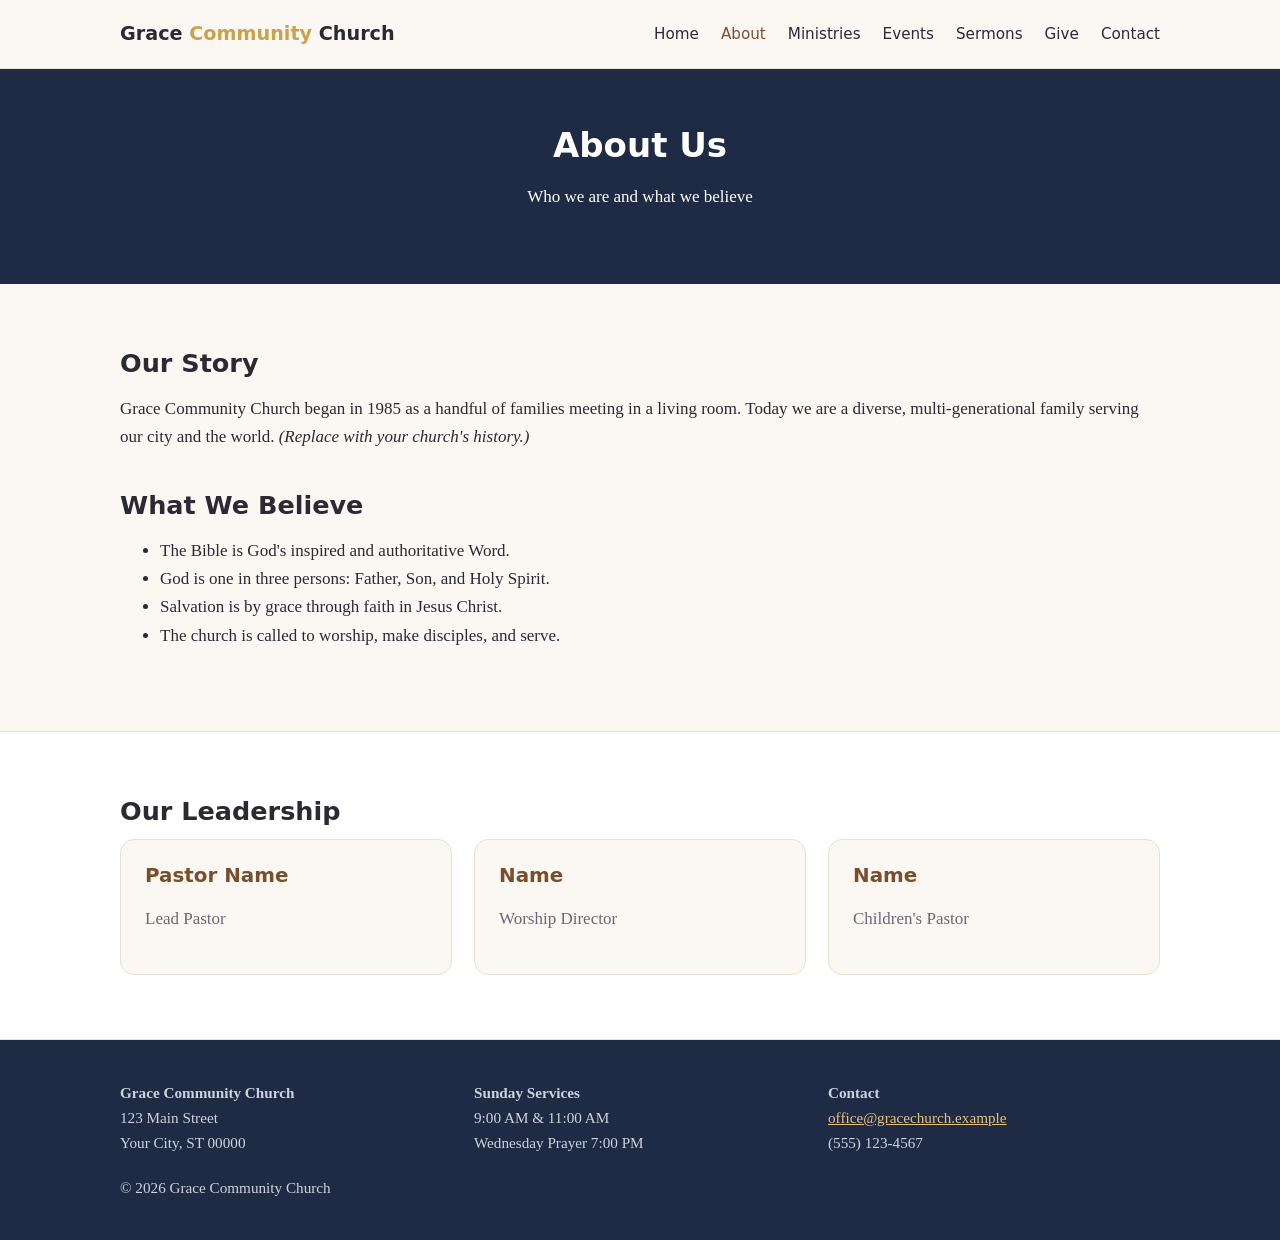
==== about.html @ 629c454b "Add initial church website Static multi-page site: home, about, ministries, events, sermons, give, c" ====
<!doctype html>
<html lang="en"><head><meta charset="utf-8"><meta name="viewport" content="width=device-width,initial-scale=1">
<title>About Us · Grace Community Church</title>
<meta name="description" content="Grace Community Church — a welcoming family of faith. Join us Sundays at 9:00 and 11:00 AM.">
<link rel="stylesheet" href="css/style.css"></head><body>
<header class="site"><div class="wrap">
<a class="brand" href="index.html">Grace <span>Community</span> Church</a>
<button class="menu-btn" aria-label="Menu" aria-expanded="false">☰ Menu</button>
<nav><ul>
<li><a href="index.html">Home</a></li><li><a href="about.html">About</a></li><li><a href="ministries.html">Ministries</a></li>
<li><a href="events.html">Events</a></li><li><a href="sermons.html">Sermons</a></li><li><a href="give.html">Give</a></li><li><a href="contact.html">Contact</a></li>
</ul></nav></div></header>
<main><div class="page-head"><div class="wrap"><h1>About Us</h1><p>Who we are and what we believe</p></div></div>
<section><div class="wrap"><h2>Our Story</h2><p>Grace Community Church began in 1985 as a handful of families meeting in a living room. Today we are a diverse, multi-generational family serving our city and the world. <em>(Replace with your church's history.)</em></p>
<h2 style="margin-top:1.5em">What We Believe</h2><ul><li>The Bible is God's inspired and authoritative Word.</li><li>God is one in three persons: Father, Son, and Holy Spirit.</li><li>Salvation is by grace through faith in Jesus Christ.</li><li>The church is called to worship, make disciples, and serve.</li></ul></div></section>
<section class="alt"><div class="wrap"><h2>Our Leadership</h2><div class="grid">
<div class="card"><h3>Pastor Name</h3><p class="muted">Lead Pastor</p></div>
<div class="card"><h3>Name</h3><p class="muted">Worship Director</p></div>
<div class="card"><h3>Name</h3><p class="muted">Children's Pastor</p></div></div></div></section></main><footer><div class="wrap"><div class="grid">
<div><strong>Grace Community Church</strong><br>123 Main Street<br>Your City, ST 00000</div>
<div><strong>Sunday Services</strong><br>9:00 AM &amp; 11:00 AM<br>Wednesday Prayer 7:00 PM</div>
<div><strong>Contact</strong><br><a href="mailto:office@gracechurch.example">office@gracechurch.example</a><br>(555) 123-4567</div></div>
<div>© <span data-year></span> Grace Community Church</div></div></footer>
<script src="js/main.js"></script></body></html>
---- css/style.css ----
:root{--bg:#fbf8f3;--ink:#2b2a33;--muted:#6b6875;--accent:#7a4e2d;--accent-2:#c9a24a;--card:#fff;--line:#e8e0d3;--navy:#1f2a44}
@media (prefers-color-scheme:dark){:root{--bg:#16171d;--ink:#ece8e1;--muted:#a29fab;--accent:#d9a066;--accent-2:#c9a24a;--card:#20222b;--line:#31343f;--navy:#0f1320}}
*{box-sizing:border-box}
body{margin:0;font:17px/1.65 Georgia,"Times New Roman",serif;background:var(--bg);color:var(--ink)}
h1,h2,h3,.btn,nav a,.brand{font-family:system-ui,-apple-system,"Segoe UI",sans-serif}
h1,h2,h3{line-height:1.2;margin:0 0 .5em}
a{color:var(--accent)}
img{max-width:100%}
.wrap{max-width:1080px;margin:0 auto;padding:0 20px}
header.site{position:sticky;top:0;background:var(--bg);border-bottom:1px solid var(--line);z-index:10}
header.site .wrap{display:flex;align-items:center;justify-content:space-between;height:68px}
.brand{font-weight:700;font-size:1.2rem;color:var(--ink);text-decoration:none}
.brand span{color:var(--accent-2)}
nav ul{display:flex;gap:22px;list-style:none;margin:0;padding:0}
nav a{text-decoration:none;color:var(--ink);font-size:.95rem}
nav a:hover,nav a[aria-current]{color:var(--accent)}
.menu-btn{display:none;background:none;border:1px solid var(--line);border-radius:8px;padding:6px 12px;font-size:1rem;color:var(--ink)}
.hero{background:linear-gradient(rgba(31,42,68,.78),rgba(31,42,68,.78)),url("https://images.unsplash.com/photo-1438232992991-995b7058bbb3?auto=format&fit=crop&w=1600&q=60") center/cover,var(--navy);color:#fff;text-align:center;padding:110px 0}
.hero h1{font-size:clamp(2rem,5vw,3.4rem)}
.hero p{max-width:620px;margin:0 auto 1.6em;font-size:1.15rem;opacity:.92}
.page-head{background:var(--navy);color:#fff;padding:56px 0;text-align:center}
.btn{display:inline-block;background:var(--accent-2);color:#1b1b1b;padding:12px 26px;border-radius:999px;text-decoration:none;font-weight:600;border:0;cursor:pointer;font-size:1rem}
.btn.ghost{background:transparent;color:#fff;border:2px solid #fff;margin-left:8px}
section{padding:64px 0}
section.alt{background:var(--card);border-block:1px solid var(--line)}
.center{text-align:center}
.grid{display:grid;gap:22px;grid-template-columns:repeat(auto-fit,minmax(240px,1fr))}
.card{background:var(--card);border:1px solid var(--line);border-radius:14px;padding:24px}
section.alt .card{background:var(--bg)}
.card h3{color:var(--accent)}
.muted{color:var(--muted)}
.date{display:inline-block;background:var(--accent);color:#fff;border-radius:8px;padding:2px 10px;font:600 .8rem system-ui;margin-bottom:8px}
form{display:grid;gap:14px;max-width:560px}
label{font:600 .9rem system-ui}
input,textarea,select{width:100%;padding:11px 12px;border:1px solid var(--line);border-radius:8px;font:inherit;background:var(--card);color:var(--ink)}
.video{aspect-ratio:16/9;background:var(--navy);border-radius:12px;display:grid;place-items:center;color:#fff;margin-bottom:14px}
footer{background:var(--navy);color:#cfd3df;padding:40px 0;font-size:.95rem}
footer a{color:#e7c47a}
footer .grid{margin-bottom:20px}
@media (max-width:760px){
 .menu-btn{display:block}
 nav ul{display:none;position:absolute;top:68px;left:0;right:0;flex-direction:column;background:var(--bg);padding:16px 20px;border-bottom:1px solid var(--line);gap:12px}
 nav ul.open{display:flex}
 .hero{padding:70px 0}
}
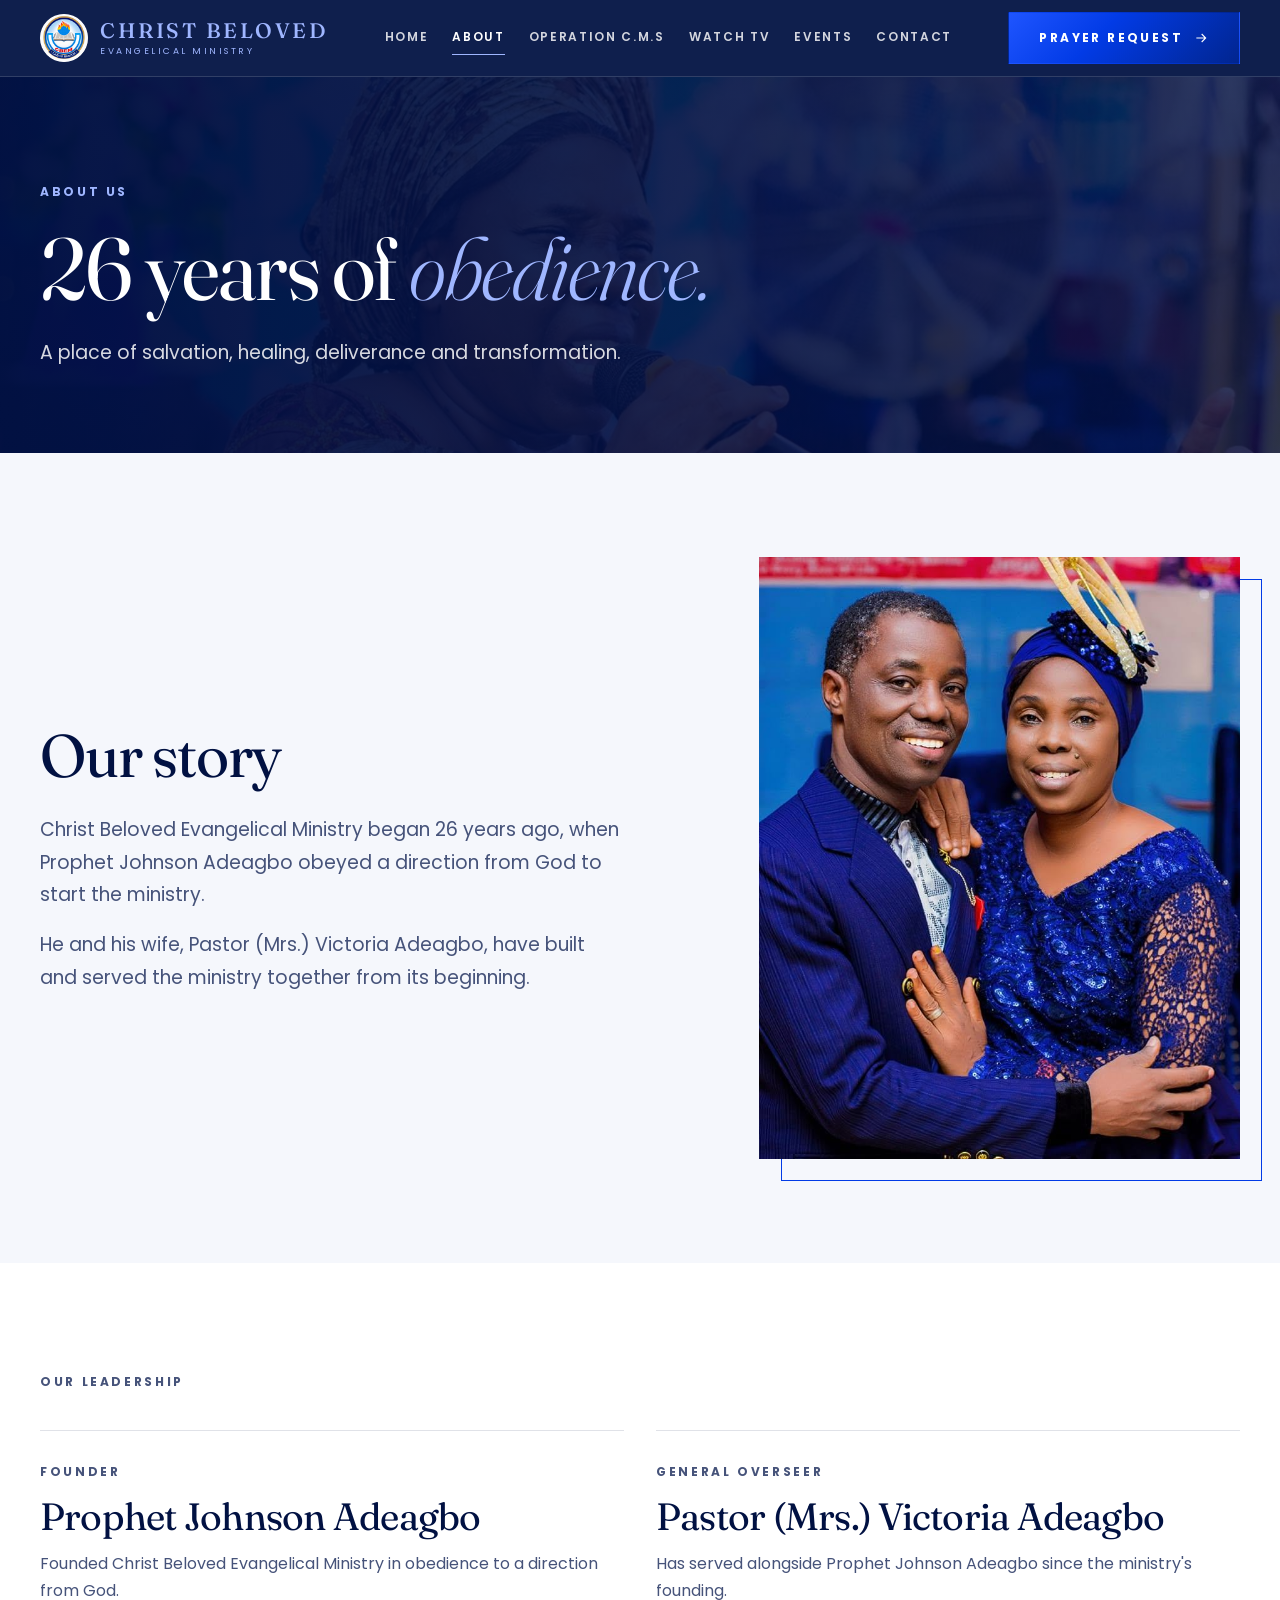
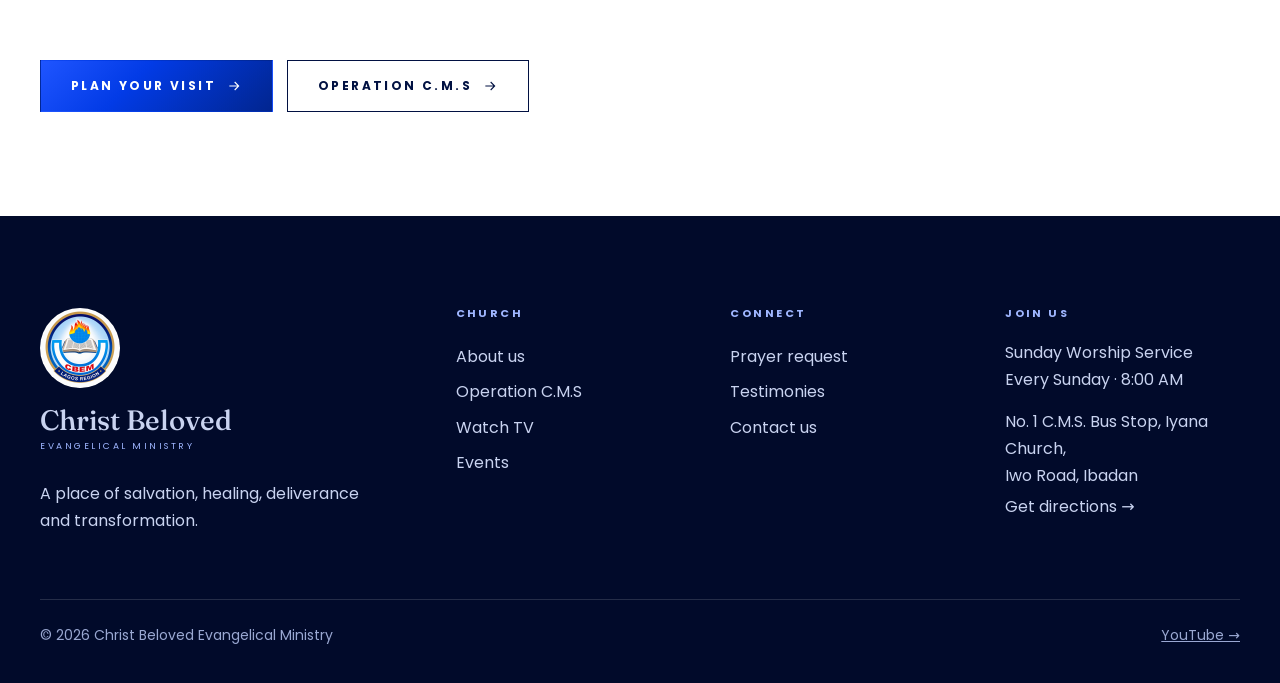
==== commit ffd20246: "Rebuild site from Christ Beloved Evangelical Ministry draft Use the ministry's content and page stru" ====
--- a/about.html
+++ b/about.html
@@ -1,24 +1,34 @@
 <!doctype html>
 <html lang="en"><head><meta charset="utf-8"><meta name="viewport" content="width=device-width,initial-scale=1">
-<title>About Us · Grace Community Church</title>
-<meta name="description" content="Grace Community Church — a welcoming family of faith. Join us Sundays at 9:00 and 11:00 AM.">
+<title>About · Christ Beloved Evangelical Ministry</title>
+<meta name="description" content="Christ Beloved Evangelical Ministry, a place of salvation, healing, deliverance and transformation. Home of Operation C.M.S (Change My Story, Oh Lord).">
+<link rel="preconnect" href="https://fonts.googleapis.com"><link rel="preconnect" href="https://fonts.gstatic.com" crossorigin>
+<link href="https://fonts.googleapis.com/css2?family=Fraunces:ital,opsz,wght@0,9..144,300;0,9..144,400;0,9..144,500;1,9..144,300;1,9..144,400&family=Poppins:wght@400;500;600;700&display=swap" rel="stylesheet">
 <link rel="stylesheet" href="css/style.css"></head><body>
-<header class="site"><div class="wrap">
-<a class="brand" href="index.html">Grace <span>Community</span> Church</a>
-<button class="menu-btn" aria-label="Menu" aria-expanded="false">☰ Menu</button>
-<nav><ul>
-<li><a href="index.html">Home</a></li><li><a href="about.html">About</a></li><li><a href="ministries.html">Ministries</a></li>
-<li><a href="events.html">Events</a></li><li><a href="sermons.html">Sermons</a></li><li><a href="give.html">Give</a></li><li><a href="contact.html">Contact</a></li>
-</ul></nav></div></header>
-<main><div class="page-head"><div class="wrap"><h1>About Us</h1><p>Who we are and what we believe</p></div></div>
-<section><div class="wrap"><h2>Our Story</h2><p>Grace Community Church began in 1985 as a handful of families meeting in a living room. Today we are a diverse, multi-generational family serving our city and the world. <em>(Replace with your church's history.)</em></p>
-<h2 style="margin-top:1.5em">What We Believe</h2><ul><li>The Bible is God's inspired and authoritative Word.</li><li>God is one in three persons: Father, Son, and Holy Spirit.</li><li>Salvation is by grace through faith in Jesus Christ.</li><li>The church is called to worship, make disciples, and serve.</li></ul></div></section>
-<section class="alt"><div class="wrap"><h2>Our Leadership</h2><div class="grid">
-<div class="card"><h3>Pastor Name</h3><p class="muted">Lead Pastor</p></div>
-<div class="card"><h3>Name</h3><p class="muted">Worship Director</p></div>
-<div class="card"><h3>Name</h3><p class="muted">Children's Pastor</p></div></div></div></section></main><footer><div class="wrap"><div class="grid">
-<div><strong>Grace Community Church</strong><br>123 Main Street<br>Your City, ST 00000</div>
-<div><strong>Sunday Services</strong><br>9:00 AM &amp; 11:00 AM<br>Wednesday Prayer 7:00 PM</div>
-<div><strong>Contact</strong><br><a href="mailto:office@gracechurch.example">office@gracechurch.example</a><br>(555) 123-4567</div></div>
-<div>© <span data-year></span> Grace Community Church</div></div></footer>
+<a class="skip" href="#main">Skip to content</a>
+<header class="top"><div class="wrap">
+<a class="brand" href="index.html"><img src="img/logo.png" alt="Christ Beloved Evangelical Ministry logo" width="48" height="48"><span><b>Christ Beloved</b><span>Evangelical Ministry</span></span></a>
+<nav class="nav" id="nav" aria-label="Main">
+<a href="index.html">Home</a><a href="about.html">About</a><a href="operation-cms.html">Operation C.M.S</a><a href="watch.html">Watch TV</a><a href="events.html">Events</a><a href="contact.html">Contact</a>
+<a class="btn btn-primary nav-cta" href="prayer.html">Prayer request</a></nav>
+<a class="btn btn-primary" href="prayer.html">Prayer request <svg width="16" height="16" viewBox="0 0 24 24" fill="none" stroke="currentColor" stroke-width="1.6" aria-hidden="true"><path d="M5 12h14M13 6l6 6-6 6"/></svg></a>
+<button class="menu-btn" aria-label="Open menu" aria-expanded="false" aria-controls="nav">☰</button>
+</div></header>
+<main id="main">
+<section class="page-hero"><img src="img/minister.jpg" alt="" style="object-position:40% 30%"><div class="wrap"><span class="label">About us</span><h1>26 years of <em class="accent">obedience.</em></h1><p>A place of salvation, healing, deliverance and transformation.</p></div></section>
+<section class="band light"><div class="wrap split"><div style="grid-column:span 6"><h2 class="h2">Our story</h2>
+<p class="lead muted" style="margin-top:26px">Christ Beloved Evangelical Ministry began 26 years ago, when Prophet Johnson Adeagbo obeyed a direction from God to start the ministry.</p>
+<p class="lead muted" style="margin-top:18px">He and his wife, Pastor (Mrs.) Victoria Adeagbo, have built and served the ministry together from its beginning.</p></div>
+<div style="grid-column:8/span 5" class="frame"><img src="img/pastors.jpg" alt="Prophet Johnson Adeagbo and Pastor (Mrs.) Victoria Adeagbo"></div></div></section>
+<section class="band surface"><div class="wrap"><span class="label muted">Our leadership</span><div class="grid2" style="margin-top:36px">
+<div style="border-top:1px solid var(--line);padding-top:26px"><span class="label muted">Founder</span><h3 style="font-size:38px;margin-top:12px">Prophet Johnson Adeagbo</h3><p class="muted" style="margin-top:12px">Founded Christ Beloved Evangelical Ministry in obedience to a direction from God.</p></div>
+<div style="border-top:1px solid var(--line);padding-top:26px"><span class="label muted">General Overseer</span><h3 style="font-size:38px;margin-top:12px">Pastor (Mrs.) Victoria Adeagbo</h3><p class="muted" style="margin-top:12px">Has served alongside Prophet Johnson Adeagbo since the ministry's founding.</p></div></div>
+<div class="actions" style="margin-top:56px"><a class="btn btn-primary" href="contact.html">Plan your visit <svg width="16" height="16" viewBox="0 0 24 24" fill="none" stroke="currentColor" stroke-width="1.6" aria-hidden="true"><path d="M5 12h14M13 6l6 6-6 6"/></svg></a><a class="btn btn-outline" href="operation-cms.html">Operation C.M.S <svg width="16" height="16" viewBox="0 0 24 24" fill="none" stroke="currentColor" stroke-width="1.6" aria-hidden="true"><path d="M5 12h14M13 6l6 6-6 6"/></svg></a></div></div></section>
+</main>
+<footer><div class="wrap"><div class="foot">
+<div><a class="brand" href="index.html" style="display:block"><img src="img/logo.png" alt="" width="80" height="80"><b style="font-size:28px">Christ Beloved</b><span>Evangelical Ministry</span></a><p style="margin-top:22px;max-width:320px">A place of salvation, healing, deliverance and transformation.</p></div>
+<div><h4>Church</h4><a href="about.html">About us</a><a href="operation-cms.html">Operation C.M.S</a><a href="watch.html">Watch TV</a><a href="events.html">Events</a></div>
+<div><h4>Connect</h4><a href="prayer.html">Prayer request</a><a href="testimonies.html">Testimonies</a><a href="contact.html">Contact us</a></div>
+<div><h4>Join us</h4><p>Sunday Worship Service<br>Every Sunday · 8:00 AM</p><p style="margin-top:14px">No. 1 C.M.S. Bus Stop, Iyana Church,<br>Iwo Road, Ibadan</p><a href="https://www.google.com/maps/search/?api=1&amp;query=No.+1+C.M.S.+Bus+Stop%2C+Iyana+Church%2C+Iwo+Road%2C+Ibadan" target="_blank" rel="noopener">Get directions →</a></div>
+</div><div class="legal"><span>© 2026 Christ Beloved Evangelical Ministry</span><a href="https://www.youtube.com/@prophetjohnsona.adeagbo3352" target="_blank" rel="noopener" style="display:inline">YouTube →</a></div></div></footer>
 <script src="js/main.js"></script></body></html>
--- a/css/style.css
+++ b/css/style.css
@@ -1,45 +1,135 @@
-:root{--bg:#fbf8f3;--ink:#2b2a33;--muted:#6b6875;--accent:#7a4e2d;--accent-2:#c9a24a;--card:#fff;--line:#e8e0d3;--navy:#1f2a44}
-@media (prefers-color-scheme:dark){:root{--bg:#16171d;--ink:#ece8e1;--muted:#a29fab;--accent:#d9a066;--accent-2:#c9a24a;--card:#20222b;--line:#31343f;--navy:#0f1320}}
-*{box-sizing:border-box}
-body{margin:0;font:17px/1.65 Georgia,"Times New Roman",serif;background:var(--bg);color:var(--ink)}
-h1,h2,h3,.btn,nav a,.brand{font-family:system-ui,-apple-system,"Segoe UI",sans-serif}
-h1,h2,h3{line-height:1.2;margin:0 0 .5em}
-a{color:var(--accent)}
-img{max-width:100%}
-.wrap{max-width:1080px;margin:0 auto;padding:0 20px}
-header.site{position:sticky;top:0;background:var(--bg);border-bottom:1px solid var(--line);z-index:10}
-header.site .wrap{display:flex;align-items:center;justify-content:space-between;height:68px}
-.brand{font-weight:700;font-size:1.2rem;color:var(--ink);text-decoration:none}
-.brand span{color:var(--accent-2)}
-nav ul{display:flex;gap:22px;list-style:none;margin:0;padding:0}
-nav a{text-decoration:none;color:var(--ink);font-size:.95rem}
-nav a:hover,nav a[aria-current]{color:var(--accent)}
-.menu-btn{display:none;background:none;border:1px solid var(--line);border-radius:8px;padding:6px 12px;font-size:1rem;color:var(--ink)}
-.hero{background:linear-gradient(rgba(31,42,68,.78),rgba(31,42,68,.78)),url("https://images.unsplash.com/photo-1438232992991-995b7058bbb3?auto=format&fit=crop&w=1600&q=60") center/cover,var(--navy);color:#fff;text-align:center;padding:110px 0}
-.hero h1{font-size:clamp(2rem,5vw,3.4rem)}
-.hero p{max-width:620px;margin:0 auto 1.6em;font-size:1.15rem;opacity:.92}
-.page-head{background:var(--navy);color:#fff;padding:56px 0;text-align:center}
-.btn{display:inline-block;background:var(--accent-2);color:#1b1b1b;padding:12px 26px;border-radius:999px;text-decoration:none;font-weight:600;border:0;cursor:pointer;font-size:1rem}
-.btn.ghost{background:transparent;color:#fff;border:2px solid #fff;margin-left:8px}
-section{padding:64px 0}
-section.alt{background:var(--card);border-block:1px solid var(--line)}
-.center{text-align:center}
-.grid{display:grid;gap:22px;grid-template-columns:repeat(auto-fit,minmax(240px,1fr))}
-.card{background:var(--card);border:1px solid var(--line);border-radius:14px;padding:24px}
-section.alt .card{background:var(--bg)}
-.card h3{color:var(--accent)}
+:root{--ink:#011142;--navy:#011c6b;--blue:#023be6;--soft:#9fb6ff;--paper:#f5f7fc;--surface:#fff;--mist:#e6ebf7;--text:#011142;--muted:#46537a;--line:rgba(1,17,66,.12);--line-dark:rgba(255,255,255,.14);
+--serif:'Fraunces','Iowan Old Style',Georgia,serif;--sans:'Poppins',system-ui,-apple-system,'Segoe UI',sans-serif;--hh:76px}
+@media (prefers-color-scheme:dark){:root{--paper:#050b24;--surface:#0a1332;--mist:#0e1a45;--text:#e9eefb;--muted:#a9b6da;--line:rgba(255,255,255,.12)}}
+*,*::before,*::after{box-sizing:border-box}
+html{scroll-behavior:smooth}
+body{margin:0;background:var(--paper);color:var(--text);font:16px/1.7 var(--sans);-webkit-font-smoothing:antialiased}
+img{max-width:100%;display:block}
+a{color:inherit}
+h1,h2,h3{font-family:var(--serif);font-weight:400;letter-spacing:-.02em;line-height:1.1;margin:0}
+p{margin:0}
+em.accent{font-style:italic;font-weight:300;color:var(--soft)}
+.light em.accent{color:var(--blue)}
+@media (prefers-color-scheme:dark){.light em.accent{color:var(--soft)}}
+.wrap{width:min(1200px,100% - 40px);margin-inline:auto}
+.label{font-size:12px;font-weight:700;letter-spacing:.22em;text-transform:uppercase}
 .muted{color:var(--muted)}
-.date{display:inline-block;background:var(--accent);color:#fff;border-radius:8px;padding:2px 10px;font:600 .8rem system-ui;margin-bottom:8px}
-form{display:grid;gap:14px;max-width:560px}
-label{font:600 .9rem system-ui}
-input,textarea,select{width:100%;padding:11px 12px;border:1px solid var(--line);border-radius:8px;font:inherit;background:var(--card);color:var(--ink)}
-.video{aspect-ratio:16/9;background:var(--navy);border-radius:12px;display:grid;place-items:center;color:#fff;margin-bottom:14px}
-footer{background:var(--navy);color:#cfd3df;padding:40px 0;font-size:.95rem}
-footer a{color:#e7c47a}
-footer .grid{margin-bottom:20px}
-@media (max-width:760px){
- .menu-btn{display:block}
- nav ul{display:none;position:absolute;top:68px;left:0;right:0;flex-direction:column;background:var(--bg);padding:16px 20px;border-bottom:1px solid var(--line);gap:12px}
- nav ul.open{display:flex}
- .hero{padding:70px 0}
+.lead{font-size:19px}
+.h2{font-size:clamp(36px,5vw,60px)}
+.skip{position:absolute;left:-9999px}.skip:focus{left:16px;top:16px;z-index:100;background:#fff;color:var(--ink);padding:12px 16px}
+/* header */
+.top{position:sticky;top:0;z-index:50;background:rgba(1,17,66,.94);backdrop-filter:blur(12px);color:#fff;border-bottom:1px solid var(--line-dark)}
+.top .wrap{display:flex;align-items:center;justify-content:space-between;height:var(--hh);gap:20px}
+.brand{display:flex;align-items:center;gap:12px;text-decoration:none}
+.brand img{width:48px;height:48px;border-radius:50%;background:#fff}
+.brand b{display:block;font:500 21px/1.05 var(--serif)}
+.brand span{display:block;font-size:9px;letter-spacing:.28em;text-transform:uppercase;color:var(--soft);margin-top:3px}
+.nav{display:flex;align-items:center;gap:24px}
+.nav a{text-decoration:none;font-size:12px;font-weight:600;letter-spacing:.14em;text-transform:uppercase;color:rgba(255,255,255,.82);padding:6px 0;border-bottom:1px solid transparent;white-space:nowrap}
+.nav a:hover,.nav a[aria-current]{color:#fff;border-bottom-color:var(--soft)}
+.menu-btn{display:none;background:none;border:1px solid var(--line-dark);color:#fff;width:44px;height:44px;cursor:pointer;font-size:20px}
+.nav .nav-cta{display:none}
+/* buttons */
+.btn{display:inline-flex;align-items:center;justify-content:center;gap:10px;min-height:52px;padding:0 30px;font:700 12px var(--sans);letter-spacing:.2em;text-transform:uppercase;text-decoration:none;border:1px solid transparent;cursor:pointer;transition:background .3s,color .3s,transform .3s}
+.btn:hover{transform:translateY(-2px)}
+.btn:focus-visible,.nav a:focus-visible,input:focus-visible,textarea:focus-visible,select:focus-visible{outline:2px solid var(--soft);outline-offset:3px}
+.btn-primary{color:#fff;background:linear-gradient(135deg,#1f55ff,#023be6 40%,#01258f)}
+.btn-ghost{color:#fff;border-color:rgba(255,255,255,.55);background:rgba(255,255,255,.06)}
+.btn-ghost:hover{background:#fff;color:var(--ink)}
+.btn-outline{color:var(--text);border-color:var(--text)}
+.btn-outline:hover{background:var(--text);color:var(--paper)}
+.actions{display:flex;flex-wrap:wrap;gap:14px;margin-top:36px}
+/* heroes */
+.hero{position:relative;color:#fff;background:var(--ink);overflow:hidden}
+.hero-media{position:absolute;inset:0 0 0 42%}
+.hero-media::before{content:"";position:absolute;z-index:1;inset:0 auto 0 0;width:60%;background:linear-gradient(90deg,var(--ink),rgba(1,17,66,0))}
+.hero-media img,.page-hero>img{position:absolute;inset:0;width:100%;height:100%;object-fit:cover}
+.hero .wrap{position:relative;padding:110px 0 72px}
+.hero h1{font-size:clamp(52px,9vw,120px);margin-top:18px}
+.hero p.sub{max-width:520px;font-size:19px;color:rgba(255,255,255,.86);margin-top:24px}
+.hero-meta{display:grid;grid-template-columns:repeat(3,auto);gap:40px;margin-top:56px;padding-top:26px;border-top:1px solid var(--line-dark);width:fit-content;max-width:100%}
+.hero-meta span{display:block;font-size:11px;letter-spacing:.2em;text-transform:uppercase;color:var(--soft)}
+.hero-meta b{font-weight:600}
+.page-hero{position:relative;color:#fff;background:var(--ink);overflow:hidden}
+.page-hero>img{opacity:.42}
+.page-hero::after{content:"";position:absolute;inset:0;background:linear-gradient(90deg,rgba(1,17,66,.95),rgba(1,17,66,.55))}
+.page-hero .wrap{position:relative;z-index:1;padding:100px 0 84px}
+.page-hero h1{font-size:clamp(44px,7vw,88px);margin-top:16px;max-width:14ch}
+.page-hero p{max-width:600px;font-size:19px;color:rgba(255,255,255,.84);margin-top:20px}
+.page-hero .label,.hero .label{color:var(--soft)}
+/* sections */
+section.band{padding:104px 0}
+.dark{background:var(--ink);color:#fff}.dark .muted{color:#b7c4ea}
+.surface{background:var(--surface)}
+.split{display:grid;grid-template-columns:repeat(12,minmax(0,1fr));gap:32px;align-items:center}
+.rule{height:1px;background:var(--line);border:0;margin:0}
+.frame{position:relative}
+.frame::before{content:"";position:absolute;inset:22px -22px -22px 22px;border:1px solid var(--blue)}
+.frame img{position:relative;width:100%;aspect-ratio:4/5;object-fit:cover;object-position:50% 20%}
+.quote{font:italic 400 clamp(26px,3.2vw,40px)/1.25 var(--serif)}
+/* C.M.S feature */
+.cms{display:grid;grid-template-columns:1.2fr 1fr;border:1px solid var(--line-dark)}
+.cms-copy{padding:56px}.cms-copy h2{font-size:clamp(42px,6vw,76px);margin-top:20px}
+.cms-side{border-left:1px solid var(--line-dark);padding:56px;display:flex;flex-direction:column;justify-content:space-between;gap:36px}
+.count{display:grid;grid-template-columns:repeat(4,minmax(0,1fr));margin-top:24px}
+.count div{padding:0 16px;border-left:1px solid var(--line-dark)}.count div:first-child{padding-left:0;border:0}
+.count b{display:block;font:500 clamp(36px,5vw,60px)/1 var(--serif);font-variant-numeric:tabular-nums}
+.count span{font-size:10px;letter-spacing:.2em;text-transform:uppercase;color:var(--soft)}
+/* panels */
+.panels{display:grid;grid-template-columns:repeat(3,1fr)}
+.panel{position:relative;min-height:520px;display:flex;align-items:flex-end;color:#fff;text-decoration:none;overflow:hidden;background:var(--ink)}
+.panel img{position:absolute;inset:0;width:100%;height:100%;object-fit:cover;transition:transform 1.2s}
+.panel:hover img{transform:scale(1.05)}
+.panel::after{content:"";position:absolute;inset:0;background:linear-gradient(180deg,rgba(1,17,66,0) 30%,rgba(1,17,66,.92))}
+.panel div{position:relative;z-index:1;padding:40px}
+.panel .label{color:var(--soft)}.panel h3{font-size:clamp(32px,3.4vw,46px);margin:12px 0 18px}
+.panel .more{font-size:13px;font-weight:700;letter-spacing:.14em;text-transform:uppercase;border-bottom:1px solid var(--soft);padding-bottom:5px}
+/* rows, grids, gallery */
+.row{display:grid;grid-template-columns:140px 1fr auto;gap:28px;align-items:center;padding:28px 0;border-top:1px solid var(--line);text-decoration:none}
+.row:last-child{border-bottom:1px solid var(--line)}
+.row .date{font:400 38px/1 var(--serif)}.row .date small{display:block;font:11px var(--sans);letter-spacing:.2em;text-transform:uppercase;color:var(--muted);margin-top:8px}
+.row h3{font-size:28px}
+.grid2{display:grid;grid-template-columns:repeat(2,minmax(0,1fr));gap:32px}
+.gallery{display:grid;grid-template-columns:repeat(2,minmax(0,1fr));grid-auto-rows:320px;gap:16px}
+.gallery img{width:100%;height:100%;object-fit:cover}
+.num{font:400 52px/1 var(--serif);color:var(--blue)}
+@media (prefers-color-scheme:dark){.num{color:var(--soft)}}
+.video{position:relative;aspect-ratio:16/9;border:1px solid var(--line-dark);background:#010a2a}
+.video iframe{position:absolute;inset:0;width:100%;height:100%;border:0}
+/* forms */
+form{display:grid;gap:20px}
+.field{display:grid;gap:8px}
+.field label{font-size:12px;font-weight:700;letter-spacing:.16em;text-transform:uppercase}
+input,textarea,select{width:100%;font:inherit;color:var(--text);background:var(--surface);border:1px solid var(--line);border-bottom:1.5px solid var(--text);padding:14px 16px;border-radius:0}
+textarea{min-height:160px;resize:vertical}
+.two{display:grid;grid-template-columns:1fr 1fr;gap:20px}
+.done{display:none;padding:32px;border:1px solid var(--line);background:var(--surface)}.done h3{font-size:34px;margin-bottom:8px}
+/* footer */
+footer{background:#010a2a;color:#fff;padding:88px 0 36px}
+.foot{display:grid;grid-template-columns:1.6fr 1fr 1fr 1fr;gap:40px}
+.foot h4{margin:0 0 16px;font-size:11px;letter-spacing:.22em;text-transform:uppercase;color:var(--soft)}
+.foot a{display:block;padding:4px 0;color:#c9d3f0;text-decoration:none}.foot a:hover{color:#fff}.foot p{color:#c9d3f0}
+.foot .brand img{width:80px;height:80px;margin-bottom:18px}
+.legal{margin-top:64px;padding-top:24px;border-top:1px solid var(--line-dark);display:flex;justify-content:space-between;flex-wrap:wrap;gap:12px;font-size:14px;color:#9aa8d2}
+@media (max-width:1100px){
+ .menu-btn{display:block}.top .wrap>.btn{display:none}
+ .nav{position:fixed;left:0;right:0;top:var(--hh);bottom:0;background:var(--ink);flex-direction:column;align-items:stretch;gap:0;padding:16px 20px 32px;opacity:0;visibility:hidden;transform:translateY(-8px);transition:.3s;overflow-y:auto}
+ .nav.open{opacity:1;visibility:visible;transform:none}
+ .nav a{padding:16px 0;border-bottom:1px solid var(--line-dark);font:500 28px var(--serif);letter-spacing:0;text-transform:none;color:#fff}
+ .nav .nav-cta{display:flex;margin-top:24px;font:700 12px var(--sans);letter-spacing:.2em;text-transform:uppercase;border:0}
 }
+@media (max-width:900px){
+ section.band{padding:72px 0}
+ .split>*{grid-column:1/-1!important}
+ .frame::before{display:none}
+ .cms{grid-template-columns:minmax(0,1fr)}.cms-side{border-left:0;border-top:1px solid var(--line-dark)}.cms-copy,.cms-side{padding:36px 24px}
+ .panels{grid-template-columns:1fr}.panel{min-height:420px}
+ .hero-media{inset:0}.hero-media::before{width:100%;background:rgba(1,17,66,.72)}
+ .hero-meta{grid-template-columns:1fr;gap:16px}
+ .foot{grid-template-columns:1fr 1fr}
+}
+@media (max-width:640px){
+ .grid2,.two,.row,.foot,.gallery{grid-template-columns:1fr}.gallery{grid-auto-rows:260px}
+ .row{gap:10px}.btn{width:100%}.brand b{font-size:18px}
+}
+@media (prefers-reduced-motion:reduce){*{transition:none!important;scroll-behavior:auto!important}}
